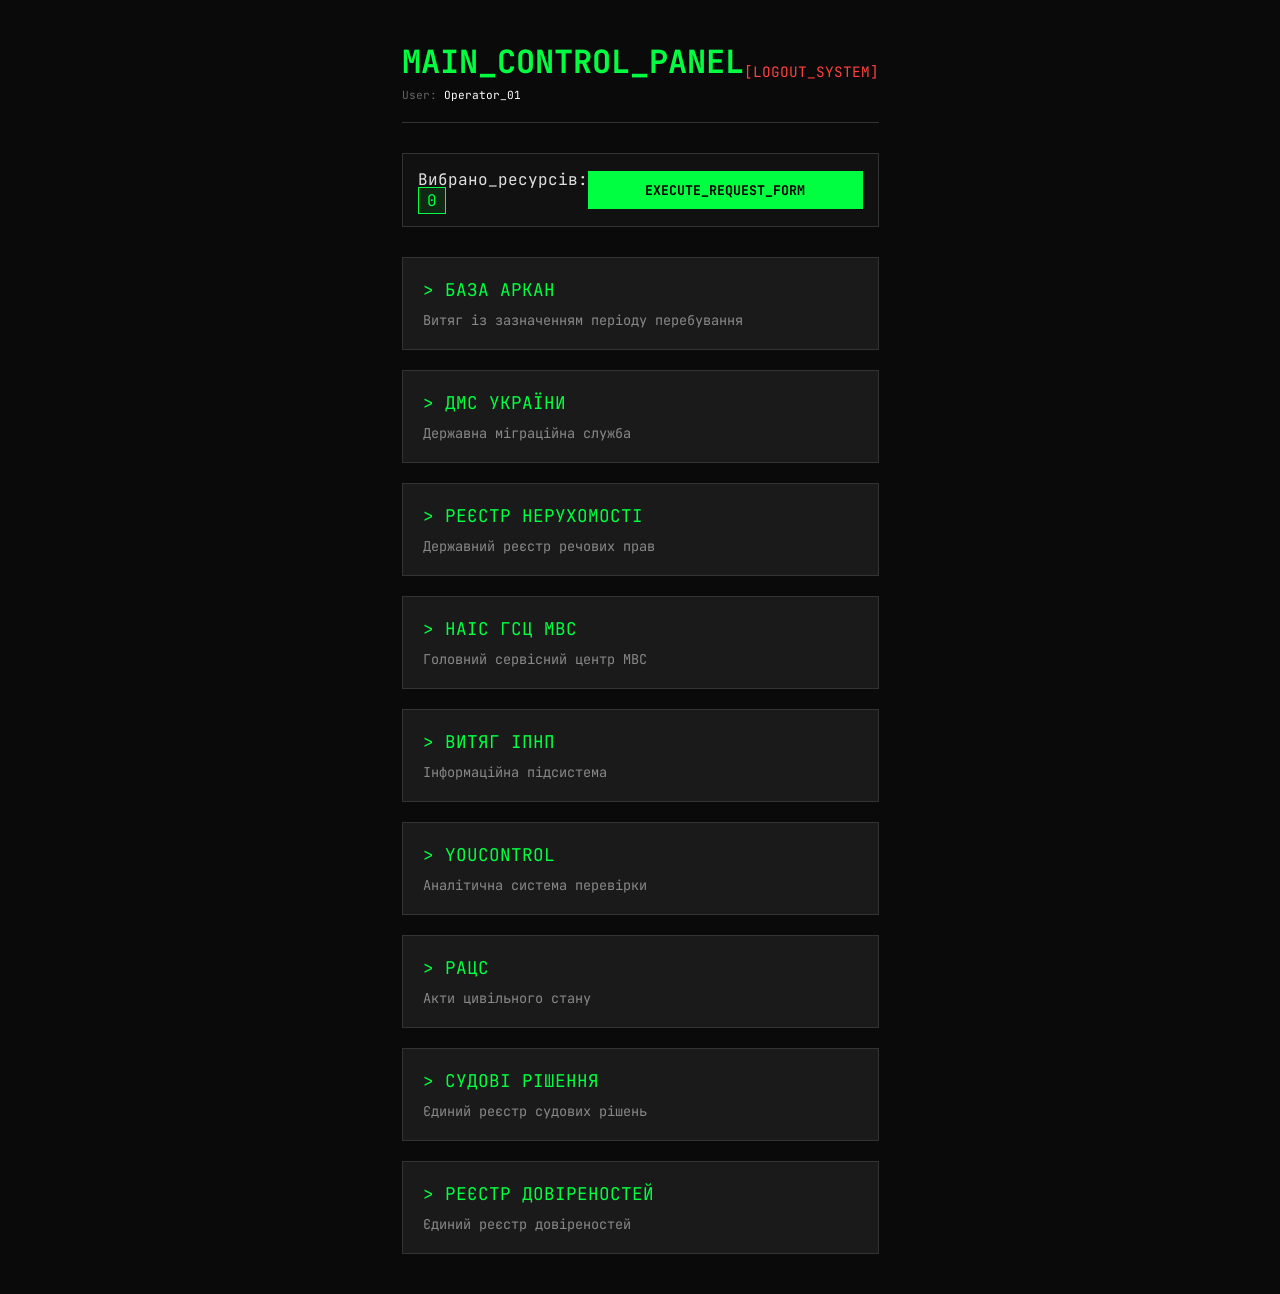
==== dashboard.html @ 5af638bc "Create dashboard.html" ====
<!DOCTYPE html>
<html lang="uk">
<head>
    <meta charset="UTF-8">
    <meta name="viewport" content="width=device-width, initial-scale=1.0">
    <title>DASHBOARD_TERMINAL</title>
    <link rel="stylesheet" href="css/style.css">
    <link href="https://fonts.googleapis.com/css2?family=JetBrains+Mono:wght@400;700&display=swap" rel="stylesheet">
    <style>
        /* Додаткові стилі спеціально для сітки ресурсів */
        .dashboard-container {
            max-width: 1200px;
            margin: 0 auto;
            padding: 20px;
        }

        .resources-grid {
            display: grid;
            grid-template-columns: repeat(auto-fill, minmax(300px, 1fr));
            gap: 20px;
            margin-top: 30px;
        }

        .resource-card {
            background: #1a1a1a;
            border: 1px solid #333;
            padding: 20px;
            cursor: pointer;
            transition: all 0.3s ease;
            position: relative;
        }

        .resource-card:hover {
            border-color: #00ff41;
            box-shadow: 0 0 15px rgba(0, 255, 65, 0.2);
        }

        .resource-card.selected {
            border-color: #00ff41;
            background: rgba(0, 255, 65, 0.05);
        }

        .resource-card.selected::before {
            content: "[SELECTED]";
            position: absolute;
            top: 10px;
            right: 10px;
            font-size: 10px;
            color: #00ff41;
        }

        .resource-title {
            color: #00ff41;
            font-size: 1.1em;
            margin-bottom: 10px;
            text-transform: uppercase;
        }

        .resource-desc {
            color: #888;
            font-size: 0.85em;
        }

        .dashboard-header {
            border-bottom: 1px solid #333;
            padding-bottom: 20px;
            margin-bottom: 30px;
            display: flex;
            justify-content: space-between;
            align-items: center;
        }

        .controls-bar {
            display: flex;
            justify-content: space-between;
            align-items: center;
            background: #111;
            padding: 15px;
            border: 1px solid #333;
            margin-bottom: 20px;
        }

        .badge-count {
            color: #00ff41;
            background: rgba(0, 255, 65, 0.1);
            padding: 2px 8px;
            border: 1px solid #00ff41;
        }

        .logout-link {
            color: #ff4141;
            text-decoration: none;
            font-size: 0.9em;
        }
        
        .logout-link:hover { text-decoration: underline; }
    </style>
</head>
<body>
    <div class="dashboard-container">
        <header class="dashboard-header">
            <div>
                <h1 style="color: #00ff41;">MAIN_CONTROL_PANEL</h1>
                <p class="status">User: <span id="userName" style="color: #fff;">Завантаження...</span></p>
            </div>
            <a href="#" class="logout-link" onclick="logout()">[LOGOUT_SYSTEM]</a>
        </header>

        <div class="controls-bar">
            <div>Вибрано_ресурсів: <span id="selectedCount" class="badge-count">0</span></div>
            <button class="btn-primary" id="submitBtn" onclick="submitSelection()" disabled style="padding: 10px 20px;">
                EXECUTE_REQUEST_FORM
            </button>
        </div>

        <div class="resources-grid" id="resourcesGrid">
            </div>
    </div>

    <script>
        const resources = [
            { id: 1, title: 'База Аркан', desc: 'Витяг із зазначенням періоду перебування' },
            { id: 2, title: 'ДМС України', desc: 'Державна міграційна служба' },
            { id: 3, title: 'Реєстр нерухомості', desc: 'Державний реєстр речових прав' },
            { id: 4, title: 'НАІС ГСЦ МВС', desc: 'Головний сервісний центр МВС' },
            { id: 5, title: 'Витяг ІПНП', desc: 'Інформаційна підсистема' },
            { id: 6, title: 'YouControl', desc: 'Аналітична система перевірки' },
            { id: 7, title: 'РАЦС', desc: 'Акти цивільного стану' },
            { id: 8, title: 'Судові рішення', desc: 'Єдиний реєстр судових рішень' },
            { id: 9, title: 'Реєстр довіреностей', desc: 'Єдиний реєстр довіреностей' }
        ];

        let selectedResources = [];

        function loadResources() {
            // Отримуємо дані користувача (якщо ти їх зберігав при реєстрації)
            const user = JSON.parse(localStorage.getItem('currentUser')) || { name: "Operator_01" };
            document.getElementById('userName').textContent = user.name || user.login;

            const grid = document.getElementById('resourcesGrid');
            resources.forEach(res => {
                const card = document.createElement('div');
                card.className = 'resource-card';
                card.id = `res-${res.id}`;
                card.onclick = () => toggleResource(res.id);
                
                card.innerHTML = `
                    <div class="resource-title">> ${res.title}</div>
                    <div class="resource-desc">${res.desc}</div>
                `;
                grid.appendChild(card);
            });
        }

        function toggleResource(id) {
            const card = document.getElementById(`res-${id}`);
            const index = selectedResources.indexOf(id);

            if (index === -1) {
                selectedResources.push(id);
                card.classList.add('selected');
            } else {
                selectedResources.splice(index, 1);
                card.classList.remove('selected');
            }

            document.getElementById('selectedCount').textContent = selectedResources.length;
            document.getElementById('submitBtn').disabled = selectedResources.length === 0;
        }

        function submitSelection() {
            sessionStorage.setItem('selectedResources', JSON.stringify(selectedResources));
            window.location.href = 'request-form.html';
        }

        function logout() {
            localStorage.removeItem('currentUser');
            window.location.href = 'index.html';
        }

        window.onload = loadResources;
    </script>
</body>
</html>
---- css/style.css ----
:root {
    --bg: #0a0a0a;
    --surface: #141414;
    --accent: #00ff41;
    --text-main: #e0e0e0;
    --text-dim: #666;
    --border: #252525;
    --font: 'JetBrains Mono', monospace;
}

* {
    margin: 0;
    padding: 0;
    box-sizing: border-box;
}

body {
    background-color: var(--bg);
    color: var(--text-main);
    font-family: var(--font);
    display: flex;
    justify-content: center;
    align-items: center;
    min-height: 100vh;
    padding: 20px;
}

.auth-container {
    background-color: var(--surface);
    border: 2px solid var(--border);
    width: 100%;
    max-width: 380px;
    padding: 40px;
    position: relative;
}

/* Акцентна лінія без дешевого неона */
.auth-container::before {
    content: '';
    position: absolute;
    top: -2px;
    left: -2px;
    width: calc(100% + 4px);
    height: 4px;
    background: var(--accent);
}

.auth-header {
    margin-bottom: 30px;
}

.auth-header h2 {
    font-size: 1.2rem;
    text-transform: uppercase;
    letter-spacing: 2px;
    color: var(--accent);
}

.status {
    font-size: 0.7rem;
    color: var(--text-dim);
    margin-top: 5px;
}

.input-group {
    margin-bottom: 25px;
}

.input-group label {
    display: block;
    font-size: 0.75rem;
    color: var(--text-dim);
    margin-bottom: 8px;
    text-transform: uppercase;
}

.input-group input {
    width: 100%;
    background: transparent;
    border: none;
    border-bottom: 2px solid var(--border);
    padding: 10px 0;
    color: var(--accent);
    font-family: var(--font);
    font-size: 1rem;
    transition: border-color 0.2s ease;
}

.input-group input:focus {
    outline: none;
    border-color: var(--accent);
}

.btn-primary {
    width: 100%;
    padding: 15px;
    background-color: var(--accent);
    border: none;
    color: #000;
    font-family: var(--font);
    font-weight: 700;
    text-transform: uppercase;
    cursor: pointer;
    transition: opacity 0.2s ease;
}

.btn-primary:hover {
    opacity: 0.85;
}

.auth-footer {
    margin-top: 30px;
    display: flex;
    justify-content: center;
    gap: 15px;
    font-size: 0.7rem;
}

.auth-footer a {
    color: var(--text-dim);
    text-decoration: none;
    transition: color 0.2s ease;
}

.auth-footer a:hover {
    color: var(--text-main);
}

.divider {
    color: var(--border);
}
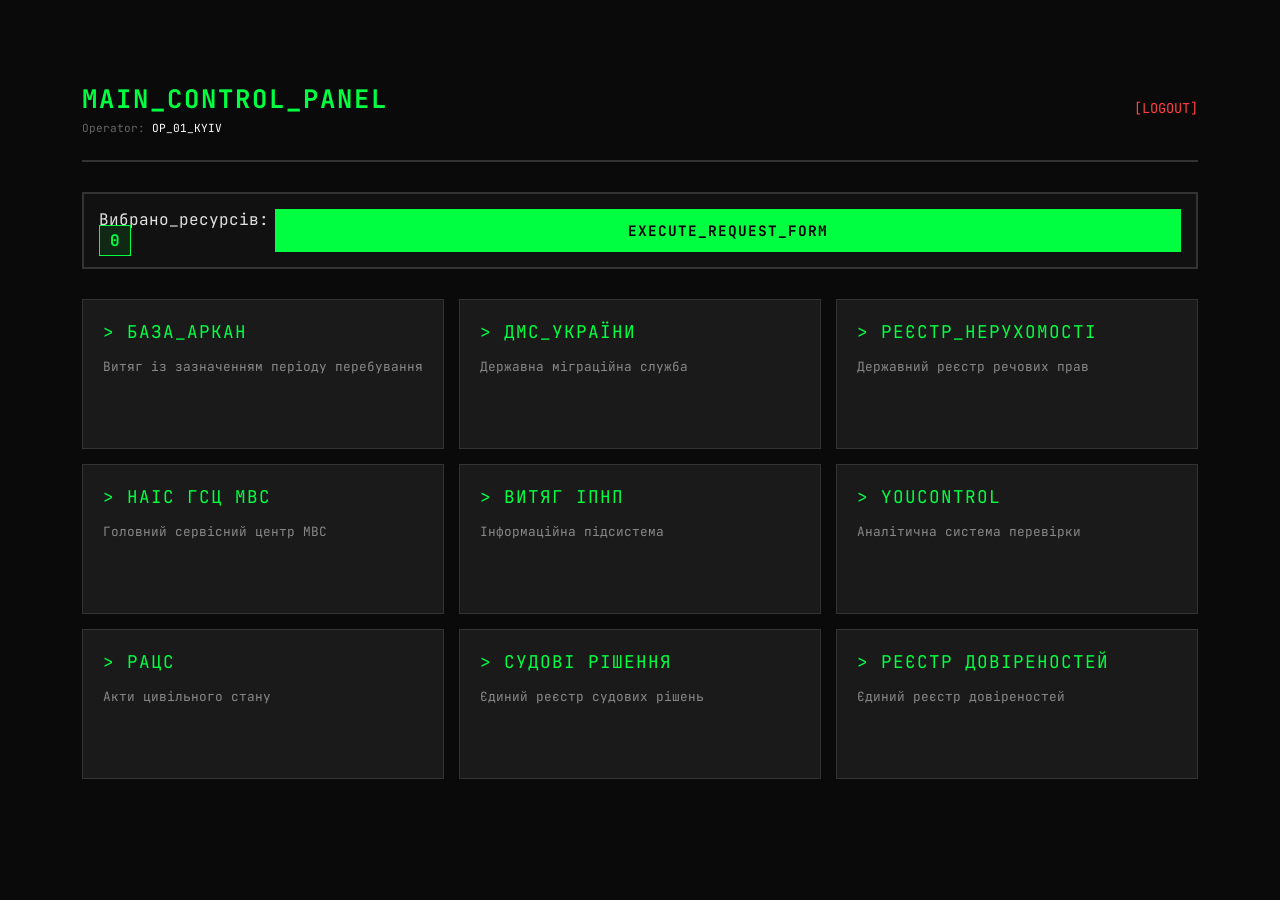
==== commit 7d911637: "Update dashboard.html" ====
--- a/dashboard.html
+++ b/dashboard.html
@@ -7,63 +7,17 @@
     <link rel="stylesheet" href="css/style.css">
     <link href="https://fonts.googleapis.com/css2?family=JetBrains+Mono:wght@400;700&display=swap" rel="stylesheet">
     <style>
-        /* Додаткові стилі спеціально для сітки ресурсів */
+        /* Додаткові стилі для сітки 3x3 */
         .dashboard-container {
             max-width: 1200px;
             margin: 0 auto;
             padding: 20px;
-        }
-
-        .resources-grid {
-            display: grid;
-            grid-template-columns: repeat(auto-fill, minmax(300px, 1fr));
-            gap: 20px;
-            margin-top: 30px;
-        }
-
-        .resource-card {
-            background: #1a1a1a;
-            border: 1px solid #333;
-            padding: 20px;
-            cursor: pointer;
-            transition: all 0.3s ease;
-            position: relative;
-        }
-
-        .resource-card:hover {
-            border-color: #00ff41;
-            box-shadow: 0 0 15px rgba(0, 255, 65, 0.2);
-        }
-
-        .resource-card.selected {
-            border-color: #00ff41;
-            background: rgba(0, 255, 65, 0.05);
-        }
-
-        .resource-card.selected::before {
-            content: "[SELECTED]";
-            position: absolute;
-            top: 10px;
-            right: 10px;
-            font-size: 10px;
-            color: #00ff41;
-        }
-
-        .resource-title {
-            color: #00ff41;
-            font-size: 1.1em;
-            margin-bottom: 10px;
-            text-transform: uppercase;
-        }
-
-        .resource-desc {
-            color: #888;
-            font-size: 0.85em;
+            font-family: 'JetBrains Mono', monospace; /* Щоб шрифт був всюди */
         }
 
         .dashboard-header {
-            border-bottom: 1px solid #333;
-            padding-bottom: 20px;
+            border-bottom: 2px solid #333;
+            padding-bottom: 25px;
             margin-bottom: 30px;
             display: flex;
             justify-content: space-between;
@@ -76,40 +30,110 @@
             align-items: center;
             background: #111;
             padding: 15px;
+            border: 2px solid #333;
+            margin-bottom: 30px;
+        }
+
+        .resources-grid {
+            display: grid;
+            /* ЖОРСТКА СІТКА 3 НА 3 */
+            grid-template-columns: repeat(3, 1fr);
+            gap: 15px; /* Менший відступ, щоб виглядало щільніше */
+            margin-bottom: 40px;
+        }
+
+        .resource-card {
+            background: #1a1a1a;
             border: 1px solid #333;
-            margin-bottom: 20px;
+            padding: 20px;
+            cursor: pointer;
+            transition: all 0.2s ease;
+            position: relative;
+            display: flex;
+            flex-direction: column;
+            justify-content: space-between;
+            min-height: 150px; /* Мінімальна висота для карток */
+        }
+
+        .resource-card:hover {
+            border-color: #00ff41;
+            box-shadow: 0 0 20px rgba(0, 255, 65, 0.2);
+            transform: scale(1.02); /* Легкий ефект масштабування */
+        }
+
+        .resource-card.selected {
+            border-color: #00ff41;
+            /* Брутальний зелений фон */
+            background: rgba(0, 255, 65, 0.08); 
+            box-shadow: 0 0 15px rgba(0, 255, 65, 0.4);
+        }
+
+        .resource-card.selected::before {
+            content: "[ACTIVE]";
+            position: absolute;
+            top: 10px;
+            right: 10px;
+            font-size: 10px;
+            color: #00ff41;
+            font-weight: bold;
+        }
+
+        .resource-title {
+            color: #00ff41;
+            font-size: 1.1em;
+            margin-bottom: 15px;
+            text-transform: uppercase;
+            letter-spacing: 1px;
+        }
+
+        .resource-desc {
+            color: #888;
+            font-size: 0.8em;
+            line-height: 1.4;
+            flex-grow: 1; /* Опис заповнює простір */
         }
 
         .badge-count {
             color: #00ff41;
             background: rgba(0, 255, 65, 0.1);
-            padding: 2px 8px;
+            padding: 4px 10px;
             border: 1px solid #00ff41;
+            font-weight: bold;
         }
 
         .logout-link {
             color: #ff4141;
             text-decoration: none;
+            font-size: 0.85em;
+            text-transform: uppercase;
+        }
+        
+        .logout-link:hover { text-decoration: underline; color: #ff0000; }
+
+        /* Фікс для кнопки в термінал стилі */
+        .submit-btn {
+            padding: 12px 24px;
             font-size: 0.9em;
-        }
-        
-        .logout-link:hover { text-decoration: underline; }
+            text-transform: uppercase;
+            letter-spacing: 1px;
+            font-weight: bold;
+        }
     </style>
 </head>
 <body>
     <div class="dashboard-container">
         <header class="dashboard-header">
             <div>
-                <h1 style="color: #00ff41;">MAIN_CONTROL_PANEL</h1>
-                <p class="status">User: <span id="userName" style="color: #fff;">Завантаження...</span></p>
+                <h1 style="color: #00ff41; font-size: 1.6em; text-transform: uppercase; letter-spacing: 2px;">Main_Control_Panel</h1>
+                <p class="status">Operator: <span id="userName" style="color: #fff;">...waiting_credentials</span></p>
             </div>
-            <a href="#" class="logout-link" onclick="logout()">[LOGOUT_SYSTEM]</a>
+            <a href="#" class="logout-link" onclick="logout()">[LOGOUT]</a>
         </header>
 
         <div class="controls-bar">
             <div>Вибрано_ресурсів: <span id="selectedCount" class="badge-count">0</span></div>
-            <button class="btn-primary" id="submitBtn" onclick="submitSelection()" disabled style="padding: 10px 20px;">
-                EXECUTE_REQUEST_FORM
+            <button class="btn-primary submit-btn" id="submitBtn" onclick="submitSelection()" disabled>
+                Execute_REQUEST_Form
             </button>
         </div>
 
@@ -119,9 +143,9 @@
 
     <script>
         const resources = [
-            { id: 1, title: 'База Аркан', desc: 'Витяг із зазначенням періоду перебування' },
-            { id: 2, title: 'ДМС України', desc: 'Державна міграційна служба' },
-            { id: 3, title: 'Реєстр нерухомості', desc: 'Державний реєстр речових прав' },
+            { id: 1, title: 'База_Аркан', desc: 'Витяг із зазначенням періоду перебування' },
+            { id: 2, title: 'ДМС_України', desc: 'Державна міграційна служба' },
+            { id: 3, title: 'Реєстр_нерухомості', desc: 'Державний реєстр речових прав' },
             { id: 4, title: 'НАІС ГСЦ МВС', desc: 'Головний сервісний центр МВС' },
             { id: 5, title: 'Витяг ІПНП', desc: 'Інформаційна підсистема' },
             { id: 6, title: 'YouControl', desc: 'Аналітична система перевірки' },
@@ -133,8 +157,7 @@
         let selectedResources = [];
 
         function loadResources() {
-            // Отримуємо дані користувача (якщо ти їх зберігав при реєстрації)
-            const user = JSON.parse(localStorage.getItem('currentUser')) || { name: "Operator_01" };
+            const user = JSON.parse(localStorage.getItem('currentUser')) || { name: "OP_01_KYIV" };
             document.getElementById('userName').textContent = user.name || user.login;
 
             const grid = document.getElementById('resourcesGrid');
